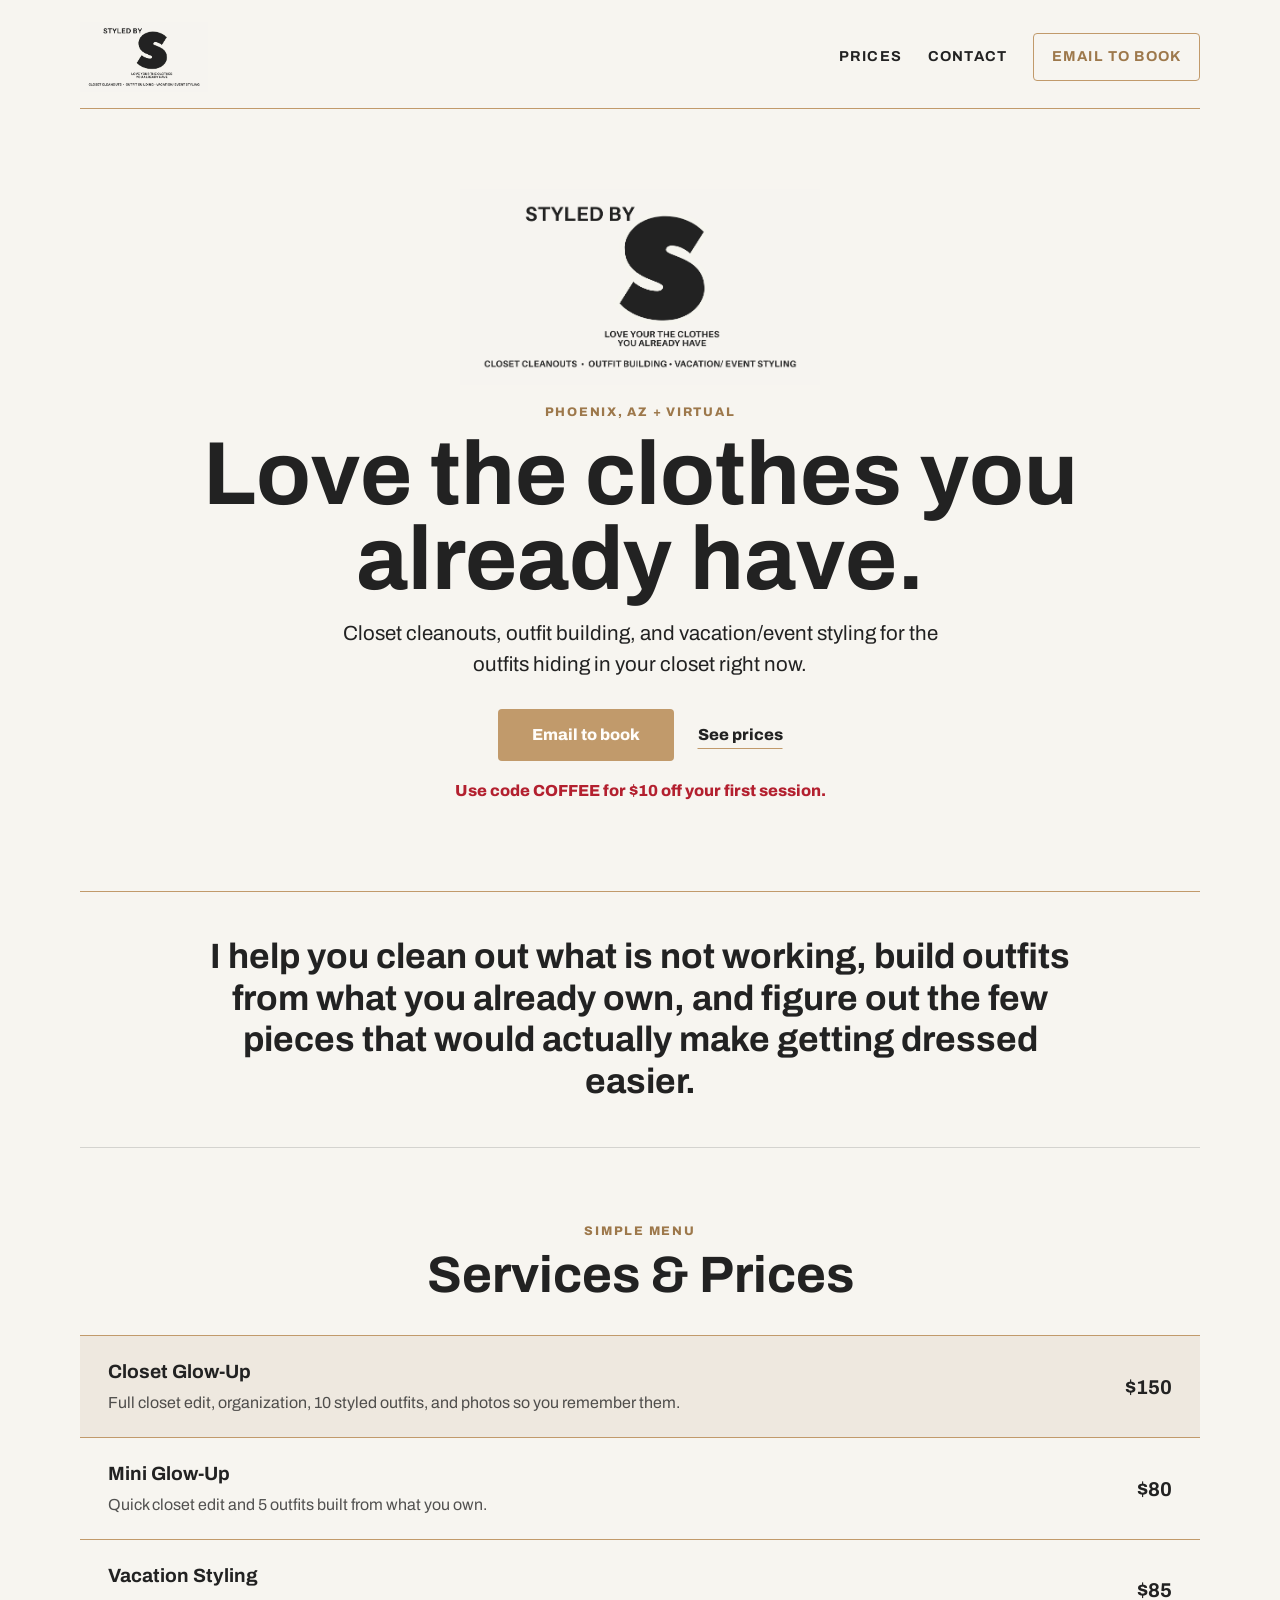
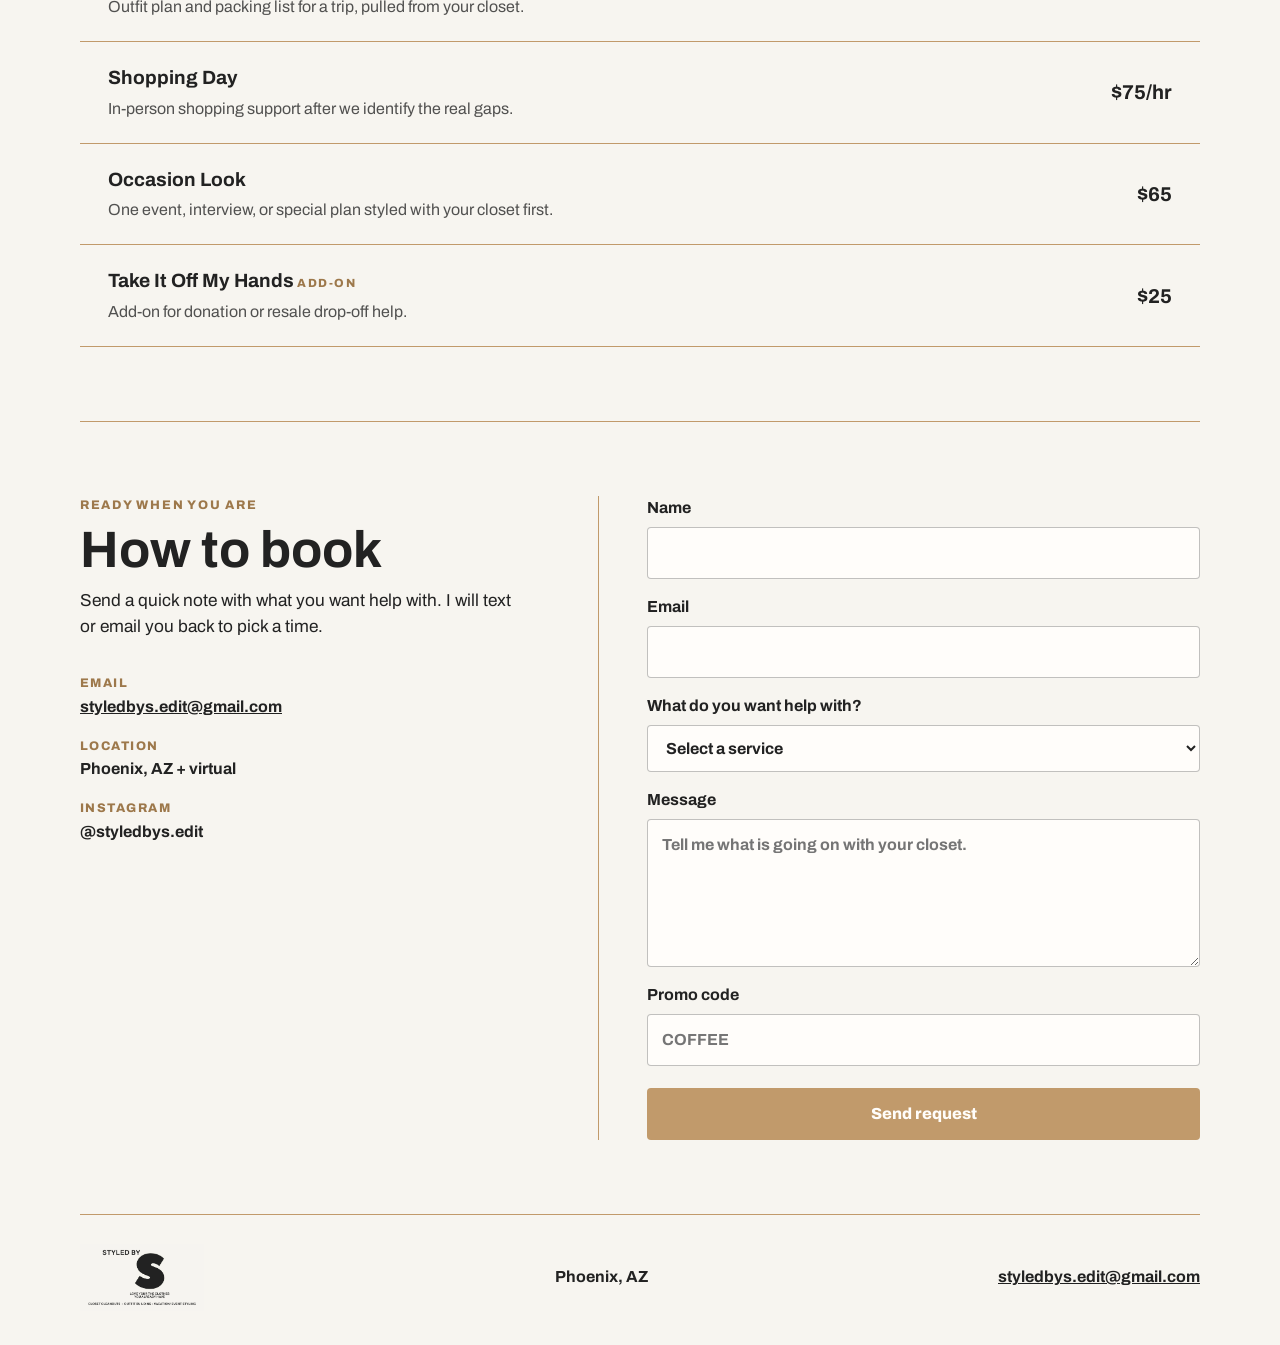
==== index.html @ 6f9562b6 "Create Styled by S landing page" ====
<!doctype html>
<html lang="en">
  <head>
    <meta charset="utf-8">
    <meta name="viewport" content="width=device-width, initial-scale=1">
    <meta name="description" content="Styled by S offers closet cleanouts, outfit building, and vacation or event styling in Phoenix and virtually.">
    <title>Styled by S | Personal Styling</title>
    <link rel="preconnect" href="https://fonts.googleapis.com">
    <link rel="preconnect" href="https://fonts.gstatic.com" crossorigin>
    <link href="https://fonts.googleapis.com/css2?family=Archivo:wght@400;600;700;800&display=swap" rel="stylesheet">
    <link rel="stylesheet" href="styles.css">
  </head>
  <body>
    <header class="site-header">
      <a class="brand" href="#top" aria-label="Styled by S home">
        <img src="assets/styled-by-s-logo-cropped.png" alt="Styled by S">
      </a>
      <nav aria-label="Primary navigation">
        <a href="#prices">Prices</a>
        <a href="#contact">Contact</a>
        <a class="nav-button" href="mailto:styledbys.edit@gmail.com?subject=Styled%20by%20S%20booking%20request">Email to book</a>
      </nav>
    </header>

    <main id="top">
      <section class="hero" aria-labelledby="hero-title">
        <img class="hero-logo" src="assets/styled-by-s-logo-cropped.png" alt="Styled by S logo">
        <p class="eyebrow">Phoenix, AZ + virtual</p>
        <h1 id="hero-title">Love the clothes you already have.</h1>
        <p class="hero-copy">
          Closet cleanouts, outfit building, and vacation/event styling for the outfits
          hiding in your closet right now.
        </p>
        <div class="hero-actions">
          <a class="button" href="mailto:styledbys.edit@gmail.com?subject=Styled%20by%20S%20booking%20request">Email to book</a>
          <a class="text-link" href="#prices">See prices</a>
        </div>
        <p class="promo">Use code COFFEE for $10 off your first session.</p>
      </section>

      <section class="intro" aria-label="What Styled by S does">
        <p>
          I help you clean out what is not working, build outfits from what you already own,
          and figure out the few pieces that would actually make getting dressed easier.
        </p>
      </section>

      <section class="prices" id="prices" aria-labelledby="prices-title">
        <div class="section-heading">
          <p class="eyebrow">Simple menu</p>
          <h2 id="prices-title">Services & Prices</h2>
        </div>

        <div class="price-list">
          <article class="price-row featured">
            <div>
              <h3>Closet Glow-Up</h3>
              <p>Full closet edit, organization, 10 styled outfits, and photos so you remember them.</p>
            </div>
            <strong>$150</strong>
          </article>

          <article class="price-row">
            <div>
              <h3>Mini Glow-Up</h3>
              <p>Quick closet edit and 5 outfits built from what you own.</p>
            </div>
            <strong>$80</strong>
          </article>

          <article class="price-row">
            <div>
              <h3>Vacation Styling</h3>
              <p>Outfit plan and packing list for a trip, pulled from your closet.</p>
            </div>
            <strong>$85</strong>
          </article>

          <article class="price-row">
            <div>
              <h3>Shopping Day</h3>
              <p>In-person shopping support after we identify the real gaps.</p>
            </div>
            <strong>$75/hr</strong>
          </article>

          <article class="price-row">
            <div>
              <h3>Occasion Look</h3>
              <p>One event, interview, or special plan styled with your closet first.</p>
            </div>
            <strong>$65</strong>
          </article>

          <article class="price-row add-on">
            <div>
              <h3>Take It Off My Hands</h3>
              <p>Add-on for donation or resale drop-off help.</p>
            </div>
            <strong>$25</strong>
          </article>
        </div>
      </section>

      <section class="contact" id="contact" aria-labelledby="contact-title">
        <div class="contact-copy">
          <p class="eyebrow">Ready when you are</p>
          <h2 id="contact-title">How to book</h2>
          <p>
            Send a quick note with what you want help with. I will text or email you back
            to pick a time.
          </p>

          <dl class="contact-details">
            <div>
              <dt>Email</dt>
              <dd><a href="mailto:styledbys.edit@gmail.com">styledbys.edit@gmail.com</a></dd>
            </div>
            <div>
              <dt>Location</dt>
              <dd>Phoenix, AZ + virtual</dd>
            </div>
            <div>
              <dt>Instagram</dt>
              <dd><span>@styledbys.edit</span></dd>
            </div>
          </dl>
        </div>

        <form class="contact-form" action="https://formsubmit.co/styledbys.edit@gmail.com" method="POST">
          <input type="hidden" name="_subject" value="New Styled by S booking request">
          <input type="hidden" name="_captcha" value="false">
          <input type="hidden" name="source" id="source-field" value="website">

          <label>
            Name
            <input name="name" type="text" autocomplete="name" required>
          </label>

          <label>
            Email
            <input name="email" type="email" autocomplete="email" required>
          </label>

          <label>
            What do you want help with?
            <select name="service" required>
              <option value="">Select a service</option>
              <option>Closet Glow-Up</option>
              <option>Mini Glow-Up</option>
              <option>Vacation Styling</option>
              <option>Shopping Day</option>
              <option>Occasion Look</option>
              <option>Not sure yet</option>
            </select>
          </label>

          <label>
            Message
            <textarea name="message" rows="5" placeholder="Tell me what is going on with your closet."></textarea>
          </label>

          <label>
            Promo code
            <input name="promo_code" type="text" placeholder="COFFEE">
          </label>

          <button class="button" type="submit">Send request</button>
        </form>
      </section>
    </main>

    <footer class="site-footer">
      <img src="assets/styled-by-s-logo-cropped.png" alt="Styled by S">
      <p>Phoenix, AZ</p>
      <a href="mailto:styledbys.edit@gmail.com">styledbys.edit@gmail.com</a>
    </footer>

    <script src="script.js"></script>
  </body>
</html>
---- styles.css ----
:root {
  --ink: #222222;
  --paper: #f7f5f0;
  --paper-deep: #eee8df;
  --camel: #c19a6b;
  --camel-dark: #9d784b;
  --red: #b3202f;
  --line: rgba(34, 34, 34, 0.16);
  --white: #fffdfa;
}

* {
  box-sizing: border-box;
}

html {
  scroll-behavior: smooth;
}

body {
  margin: 0;
  background: var(--paper);
  color: var(--ink);
  font-family: "Archivo", Arial, sans-serif;
  line-height: 1.5;
}

a {
  color: inherit;
}

.site-header,
.site-footer,
main {
  width: min(1120px, calc(100% - 40px));
  margin: 0 auto;
}

.site-header {
  display: flex;
  align-items: center;
  justify-content: space-between;
  gap: 24px;
  padding: 22px 0 16px;
  border-bottom: 1px solid var(--camel);
}

.brand img {
  display: block;
  width: 128px;
  height: 70px;
  object-fit: contain;
  object-position: left center;
}

nav {
  display: flex;
  align-items: center;
  gap: 26px;
  font-size: 0.9rem;
  font-weight: 700;
  text-transform: uppercase;
  letter-spacing: 0.08em;
}

nav a {
  text-decoration: none;
}

.nav-button {
  border: 1px solid var(--camel);
  border-radius: 4px;
  padding: 12px 18px;
  color: var(--camel-dark);
}

.hero {
  min-height: 620px;
  display: grid;
  place-items: center;
  text-align: center;
  padding: 80px 0 72px;
  border-bottom: 1px solid var(--camel);
}

.hero > * {
  margin-left: auto;
  margin-right: auto;
}

.hero-logo {
  width: min(360px, 78vw);
  height: 196px;
  object-fit: contain;
  margin-bottom: 18px;
}

.eyebrow {
  margin: 0 0 10px;
  color: var(--camel-dark);
  font-size: 0.78rem;
  font-weight: 800;
  letter-spacing: 0.14em;
  text-transform: uppercase;
}

h1,
h2,
h3,
p {
  margin-top: 0;
}

h1 {
  max-width: 880px;
  margin-bottom: 16px;
  font-size: clamp(2.8rem, 7vw, 5.6rem);
  line-height: 0.95;
  letter-spacing: 0;
}

.hero-copy {
  max-width: 640px;
  margin-bottom: 30px;
  font-size: clamp(1.05rem, 2vw, 1.28rem);
}

.hero-actions {
  display: flex;
  align-items: center;
  justify-content: center;
  flex-wrap: wrap;
  gap: 24px;
  margin-bottom: 18px;
}

.button {
  display: inline-flex;
  align-items: center;
  justify-content: center;
  min-height: 52px;
  border: 0;
  border-radius: 4px;
  padding: 14px 34px;
  background: var(--camel);
  color: var(--white);
  font: inherit;
  font-weight: 800;
  text-decoration: none;
  cursor: pointer;
}

.button:hover,
.button:focus-visible {
  background: var(--red);
}

.text-link {
  font-weight: 800;
  text-decoration-color: var(--camel);
  text-underline-offset: 8px;
}

.promo {
  color: var(--red);
  font-weight: 800;
}

.intro {
  padding: 44px 0;
  border-bottom: 1px solid var(--line);
}

.intro p {
  max-width: 880px;
  margin: 0 auto;
  text-align: center;
  font-size: clamp(1.25rem, 3vw, 2.2rem);
  font-weight: 700;
  line-height: 1.18;
}

.prices,
.contact {
  padding: 74px 0;
  border-bottom: 1px solid var(--camel);
}

.section-heading {
  text-align: center;
  margin-bottom: 34px;
}

h2 {
  margin-bottom: 12px;
  font-size: clamp(2rem, 4vw, 3.4rem);
  line-height: 1;
}

.price-list {
  border-top: 1px solid var(--camel);
}

.price-row {
  display: grid;
  grid-template-columns: minmax(0, 1fr) auto;
  gap: 24px;
  align-items: center;
  padding: 22px 28px;
  border-bottom: 1px solid var(--camel);
}

.price-row.featured {
  background: var(--paper-deep);
}

.price-row h3 {
  margin-bottom: 4px;
  font-size: 1.2rem;
}

.price-row p {
  max-width: 700px;
  margin: 0;
  color: rgba(34, 34, 34, 0.78);
}

.price-row strong {
  font-size: 1.25rem;
  white-space: nowrap;
}

.add-on h3::after {
  content: " add-on";
  color: var(--camel-dark);
  font-size: 0.74rem;
  font-weight: 800;
  letter-spacing: 0.12em;
  text-transform: uppercase;
}

.contact {
  display: grid;
  grid-template-columns: 0.86fr 1.14fr;
  gap: 64px;
  align-items: start;
}

.contact-copy > p:not(.eyebrow) {
  max-width: 450px;
  font-size: 1.08rem;
}

.contact-details {
  display: grid;
  gap: 18px;
  margin: 34px 0 0;
}

.contact-details div {
  display: grid;
  gap: 2px;
}

dt {
  color: var(--camel-dark);
  font-size: 0.78rem;
  font-weight: 800;
  letter-spacing: 0.12em;
  text-transform: uppercase;
}

dd {
  margin: 0;
  font-weight: 700;
}

.contact-form {
  display: grid;
  gap: 16px;
  padding-left: 48px;
  border-left: 1px solid var(--camel);
}

label {
  display: grid;
  gap: 7px;
  font-weight: 700;
}

input,
select,
textarea {
  width: 100%;
  border: 1px solid rgba(34, 34, 34, 0.28);
  border-radius: 4px;
  padding: 13px 14px;
  background: var(--white);
  color: var(--ink);
  font: inherit;
}

textarea {
  resize: vertical;
}

.contact-form .button {
  width: 100%;
  margin-top: 6px;
}

.site-footer {
  display: flex;
  align-items: center;
  justify-content: space-between;
  gap: 20px;
  padding: 28px 0 34px;
  font-weight: 700;
}

.site-footer img {
  width: 124px;
  height: 68px;
  object-fit: contain;
  object-position: left center;
}

.site-footer p {
  margin: 0;
}

@media (max-width: 760px) {
  .site-header,
  .site-footer,
  main {
    width: min(100% - 28px, 1120px);
  }

  .site-header {
    align-items: flex-start;
  }

  nav {
    justify-content: flex-end;
    gap: 14px;
    font-size: 0.78rem;
  }

  nav a:not(.nav-button) {
    display: none;
  }

  .brand img {
    width: 108px;
    height: 58px;
  }

  .hero {
    min-height: 560px;
    padding: 56px 0;
  }

  .hero-logo {
    width: min(280px, 82vw);
    height: 154px;
  }

  .hero-actions {
    gap: 18px;
  }

  .button {
    width: 100%;
  }

  .price-row {
    grid-template-columns: 1fr;
    gap: 10px;
    padding: 20px 16px;
  }

  .contact {
    grid-template-columns: 1fr;
    gap: 34px;
    padding: 58px 0;
  }

  .contact-form {
    padding-left: 0;
    border-left: 0;
  }

  .site-footer {
    align-items: flex-start;
    flex-direction: column;
  }
}
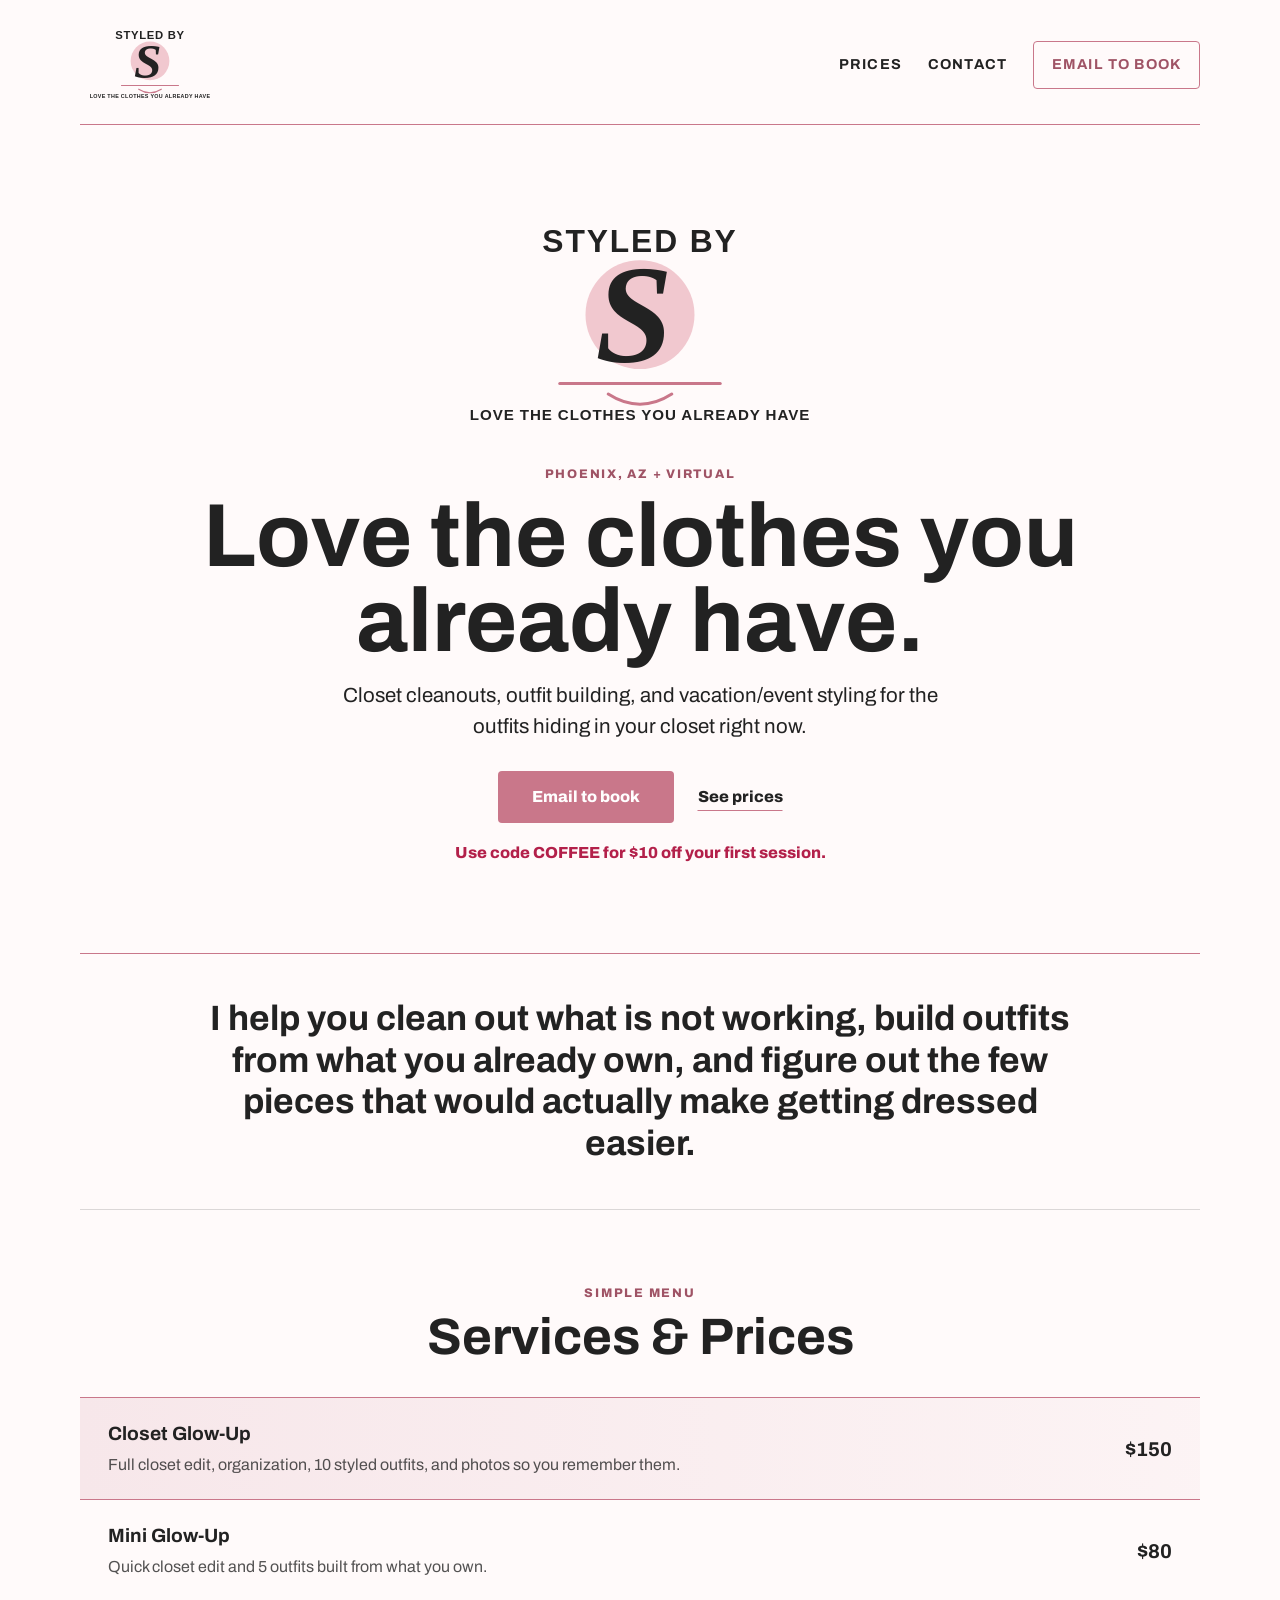
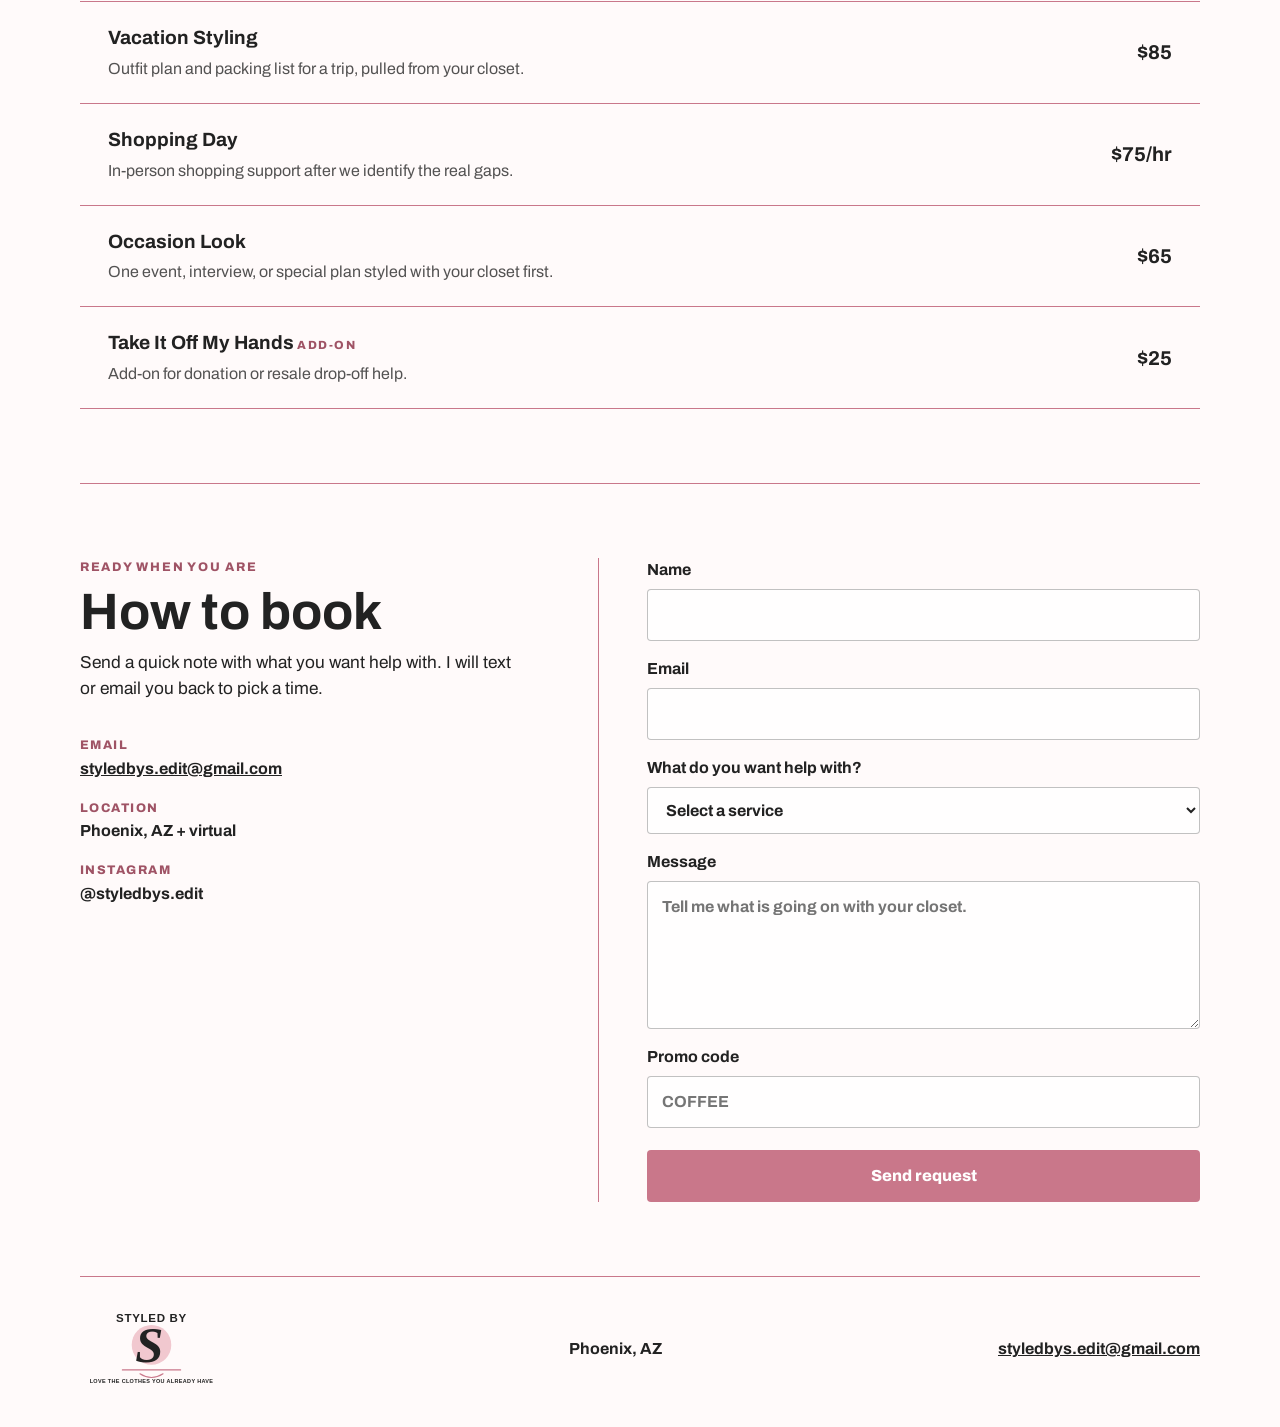
==== commit 06466320: "Refresh logo and blush palette" ====
--- a/index.html
+++ b/index.html
@@ -5,6 +5,7 @@
     <meta name="viewport" content="width=device-width, initial-scale=1">
     <meta name="description" content="Styled by S offers closet cleanouts, outfit building, and vacation or event styling in Phoenix and virtually.">
     <title>Styled by S | Personal Styling</title>
+    <link rel="icon" href="assets/styled-by-s-mark.svg" type="image/svg+xml">
     <link rel="preconnect" href="https://fonts.googleapis.com">
     <link rel="preconnect" href="https://fonts.gstatic.com" crossorigin>
     <link href="https://fonts.googleapis.com/css2?family=Archivo:wght@400;600;700;800&display=swap" rel="stylesheet">
@@ -13,7 +14,7 @@
   <body>
     <header class="site-header">
       <a class="brand" href="#top" aria-label="Styled by S home">
-        <img src="assets/styled-by-s-logo-cropped.png" alt="Styled by S">
+        <img src="assets/styled-by-s-logo.svg" alt="Styled by S">
       </a>
       <nav aria-label="Primary navigation">
         <a href="#prices">Prices</a>
@@ -24,7 +25,7 @@
 
     <main id="top">
       <section class="hero" aria-labelledby="hero-title">
-        <img class="hero-logo" src="assets/styled-by-s-logo-cropped.png" alt="Styled by S logo">
+        <img class="hero-logo" src="assets/styled-by-s-logo.svg" alt="Styled by S logo">
         <p class="eyebrow">Phoenix, AZ + virtual</p>
         <h1 id="hero-title">Love the clothes you already have.</h1>
         <p class="hero-copy">
@@ -171,7 +172,7 @@
     </main>
 
     <footer class="site-footer">
-      <img src="assets/styled-by-s-logo-cropped.png" alt="Styled by S">
+      <img src="assets/styled-by-s-logo.svg" alt="Styled by S">
       <p>Phoenix, AZ</p>
       <a href="mailto:styledbys.edit@gmail.com">styledbys.edit@gmail.com</a>
     </footer>
--- a/styles.css
+++ b/styles.css
@@ -1,12 +1,12 @@
 :root {
   --ink: #222222;
-  --paper: #f7f5f0;
-  --paper-deep: #eee8df;
-  --camel: #c19a6b;
-  --camel-dark: #9d784b;
-  --red: #b3202f;
+  --paper: #fffafa;
+  --paper-deep: #f7e7ea;
+  --camel: #c9778a;
+  --camel-dark: #9f5365;
+  --red: #b3204a;
   --line: rgba(34, 34, 34, 0.16);
-  --white: #fffdfa;
+  --white: #fffefe;
 }
 
 * {
@@ -47,8 +47,8 @@
 
 .brand img {
   display: block;
-  width: 128px;
-  height: 70px;
+  width: 150px;
+  height: 86px;
   object-fit: contain;
   object-position: left center;
 }
@@ -89,8 +89,8 @@
 }
 
 .hero-logo {
-  width: min(360px, 78vw);
-  height: 196px;
+  width: min(420px, 82vw);
+  height: 242px;
   object-fit: contain;
   margin-bottom: 18px;
 }
@@ -211,7 +211,7 @@
 }
 
 .price-row.featured {
-  background: var(--paper-deep);
+  background: linear-gradient(90deg, var(--paper-deep), rgba(247, 231, 234, 0.35));
 }
 
 .price-row h3 {
@@ -319,8 +319,8 @@
 }
 
 .site-footer img {
-  width: 124px;
-  height: 68px;
+  width: 152px;
+  height: 88px;
   object-fit: contain;
   object-position: left center;
 }
@@ -351,8 +351,8 @@
   }
 
   .brand img {
-    width: 108px;
-    height: 58px;
+    width: 126px;
+    height: 72px;
   }
 
   .hero {
@@ -361,8 +361,8 @@
   }
 
   .hero-logo {
-    width: min(280px, 82vw);
-    height: 154px;
+    width: min(315px, 84vw);
+    height: 182px;
   }
 
   .hero-actions {
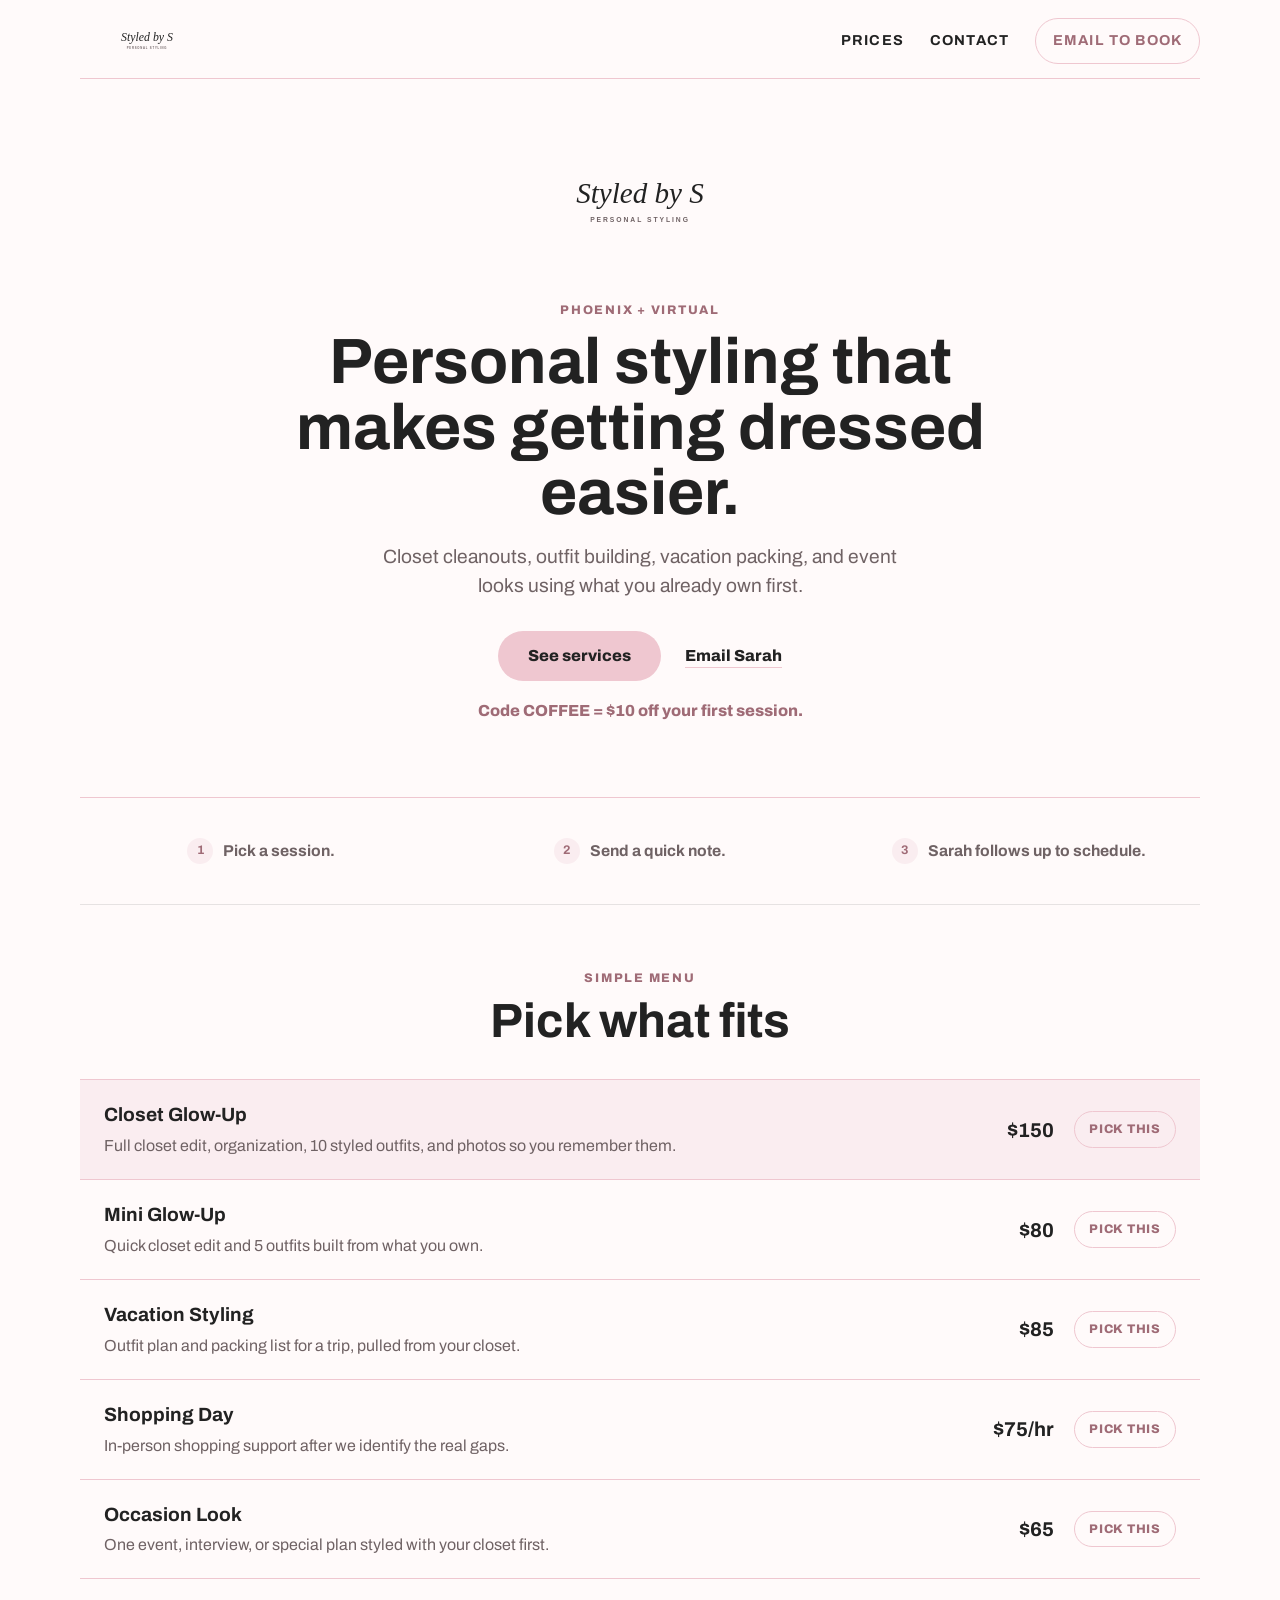
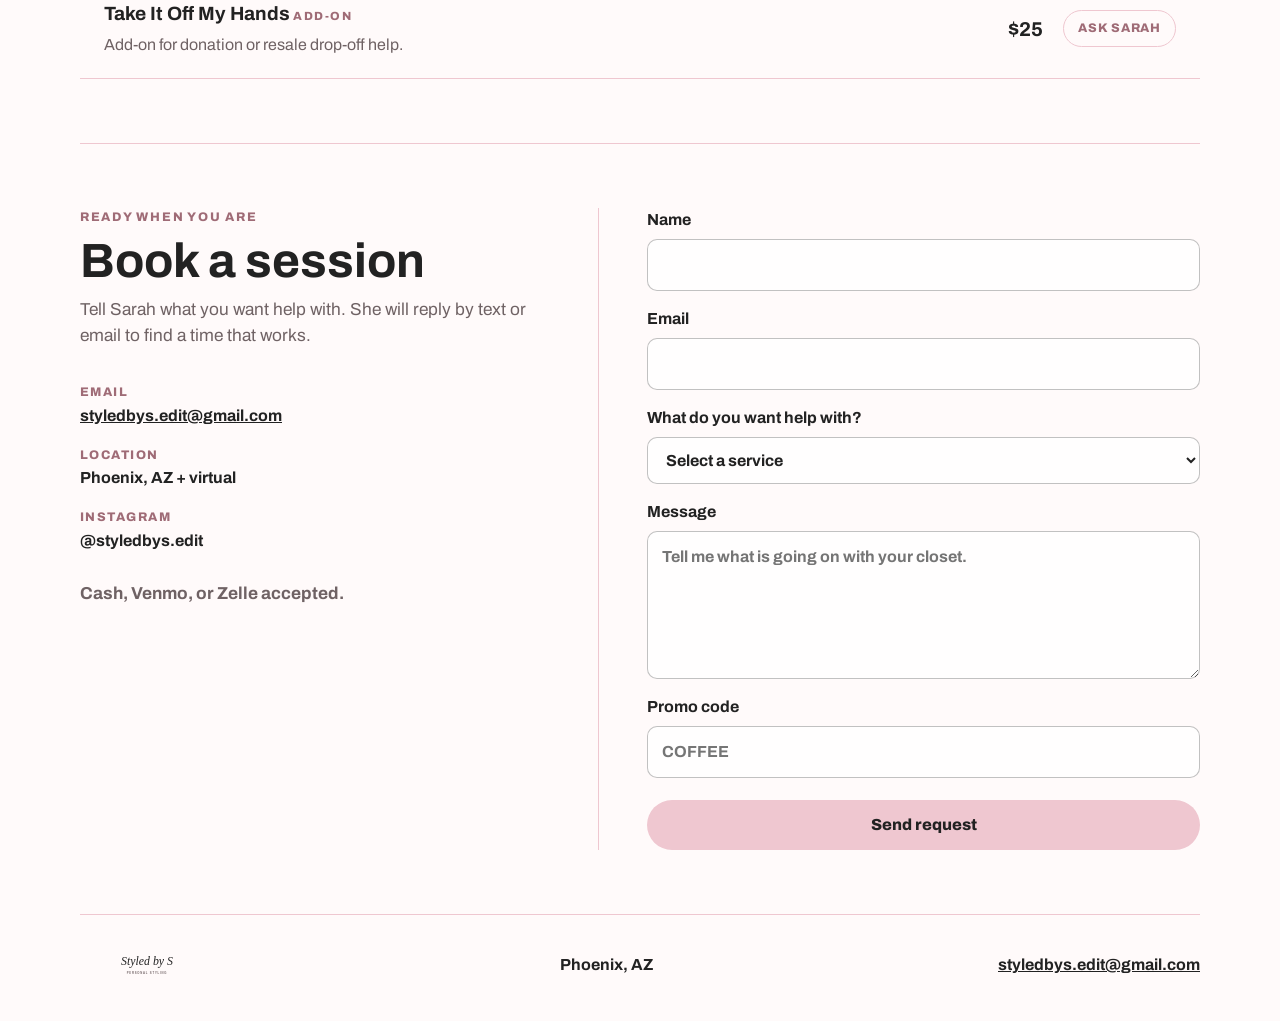
==== commit 5e15d1b5: "Simplify booking landing page" ====
--- a/index.html
+++ b/index.html
@@ -26,30 +26,38 @@
     <main id="top">
       <section class="hero" aria-labelledby="hero-title">
         <img class="hero-logo" src="assets/styled-by-s-logo.svg" alt="Styled by S logo">
-        <p class="eyebrow">Phoenix, AZ + virtual</p>
-        <h1 id="hero-title">Love the clothes you already have.</h1>
+        <p class="eyebrow">Phoenix + virtual</p>
+        <h1 id="hero-title">Personal styling that makes getting dressed easier.</h1>
         <p class="hero-copy">
-          Closet cleanouts, outfit building, and vacation/event styling for the outfits
-          hiding in your closet right now.
+          Closet cleanouts, outfit building, vacation packing, and event looks using
+          what you already own first.
         </p>
         <div class="hero-actions">
-          <a class="button" href="mailto:styledbys.edit@gmail.com?subject=Styled%20by%20S%20booking%20request">Email to book</a>
-          <a class="text-link" href="#prices">See prices</a>
+          <a class="button" href="#prices">See services</a>
+          <a class="text-link" href="mailto:styledbys.edit@gmail.com?subject=Styled%20by%20S%20booking%20request">Email Sarah</a>
         </div>
-        <p class="promo">Use code COFFEE for $10 off your first session.</p>
+        <p class="promo">Code COFFEE = $10 off your first session.</p>
       </section>
 
-      <section class="intro" aria-label="What Styled by S does">
-        <p>
-          I help you clean out what is not working, build outfits from what you already own,
-          and figure out the few pieces that would actually make getting dressed easier.
-        </p>
+      <section class="intro" aria-label="Quick overview">
+        <div>
+          <span>1</span>
+          <p>Pick a session.</p>
+        </div>
+        <div>
+          <span>2</span>
+          <p>Send a quick note.</p>
+        </div>
+        <div>
+          <span>3</span>
+          <p>Sarah follows up to schedule.</p>
+        </div>
       </section>
 
       <section class="prices" id="prices" aria-labelledby="prices-title">
         <div class="section-heading">
           <p class="eyebrow">Simple menu</p>
-          <h2 id="prices-title">Services & Prices</h2>
+          <h2 id="prices-title">Pick what fits</h2>
         </div>
 
         <div class="price-list">
@@ -59,6 +67,7 @@
               <p>Full closet edit, organization, 10 styled outfits, and photos so you remember them.</p>
             </div>
             <strong>$150</strong>
+            <a class="pick-link" href="#contact" data-service="Closet Glow-Up">Pick this</a>
           </article>
 
           <article class="price-row">
@@ -67,6 +76,7 @@
               <p>Quick closet edit and 5 outfits built from what you own.</p>
             </div>
             <strong>$80</strong>
+            <a class="pick-link" href="#contact" data-service="Mini Glow-Up">Pick this</a>
           </article>
 
           <article class="price-row">
@@ -75,6 +85,7 @@
               <p>Outfit plan and packing list for a trip, pulled from your closet.</p>
             </div>
             <strong>$85</strong>
+            <a class="pick-link" href="#contact" data-service="Vacation Styling">Pick this</a>
           </article>
 
           <article class="price-row">
@@ -83,6 +94,7 @@
               <p>In-person shopping support after we identify the real gaps.</p>
             </div>
             <strong>$75/hr</strong>
+            <a class="pick-link" href="#contact" data-service="Shopping Day">Pick this</a>
           </article>
 
           <article class="price-row">
@@ -91,6 +103,7 @@
               <p>One event, interview, or special plan styled with your closet first.</p>
             </div>
             <strong>$65</strong>
+            <a class="pick-link" href="#contact" data-service="Occasion Look">Pick this</a>
           </article>
 
           <article class="price-row add-on">
@@ -99,6 +112,7 @@
               <p>Add-on for donation or resale drop-off help.</p>
             </div>
             <strong>$25</strong>
+            <a class="pick-link" href="#contact" data-service="Not sure yet">Ask Sarah</a>
           </article>
         </div>
       </section>
@@ -106,10 +120,10 @@
       <section class="contact" id="contact" aria-labelledby="contact-title">
         <div class="contact-copy">
           <p class="eyebrow">Ready when you are</p>
-          <h2 id="contact-title">How to book</h2>
+          <h2 id="contact-title">Book a session</h2>
           <p>
-            Send a quick note with what you want help with. I will text or email you back
-            to pick a time.
+            Tell Sarah what you want help with. She will reply by text or email to find
+            a time that works.
           </p>
 
           <dl class="contact-details">
@@ -126,6 +140,7 @@
               <dd><span>@styledbys.edit</span></dd>
             </div>
           </dl>
+          <p class="tiny-note">Cash, Venmo, or Zelle accepted.</p>
         </div>
 
         <form class="contact-form" action="https://formsubmit.co/styledbys.edit@gmail.com" method="POST">
--- a/styles.css
+++ b/styles.css
@@ -1,12 +1,13 @@
 :root {
   --ink: #222222;
   --paper: #fffafa;
-  --paper-deep: #f7e7ea;
-  --camel: #c9778a;
-  --camel-dark: #9f5365;
-  --red: #b3204a;
-  --line: rgba(34, 34, 34, 0.16);
+  --paper-deep: #faedf0;
+  --camel: #efc7d0;
+  --camel-dark: #9f6b76;
+  --red: #b56d7c;
+  --line: rgba(34, 34, 34, 0.11);
   --white: #fffefe;
+  --muted: #6f6264;
 }
 
 * {
@@ -41,14 +42,14 @@
   align-items: center;
   justify-content: space-between;
   gap: 24px;
-  padding: 22px 0 16px;
+  padding: 18px 0 14px;
   border-bottom: 1px solid var(--camel);
 }
 
 .brand img {
   display: block;
-  width: 150px;
-  height: 86px;
+  width: 134px;
+  height: 44px;
   object-fit: contain;
   object-position: left center;
 }
@@ -69,17 +70,17 @@
 
 .nav-button {
   border: 1px solid var(--camel);
-  border-radius: 4px;
-  padding: 12px 18px;
+  border-radius: 999px;
+  padding: 11px 17px;
   color: var(--camel-dark);
 }
 
 .hero {
-  min-height: 620px;
+  min-height: 520px;
   display: grid;
   place-items: center;
   text-align: center;
-  padding: 80px 0 72px;
+  padding: 70px 0 58px;
   border-bottom: 1px solid var(--camel);
 }
 
@@ -89,10 +90,10 @@
 }
 
 .hero-logo {
-  width: min(420px, 82vw);
-  height: 242px;
+  width: min(330px, 78vw);
+  height: 108px;
   object-fit: contain;
-  margin-bottom: 18px;
+  margin-bottom: 44px;
 }
 
 .eyebrow {
@@ -112,17 +113,18 @@
 }
 
 h1 {
-  max-width: 880px;
-  margin-bottom: 16px;
-  font-size: clamp(2.8rem, 7vw, 5.6rem);
-  line-height: 0.95;
+  max-width: 720px;
+  margin-bottom: 18px;
+  font-size: clamp(2.05rem, 5vw, 4rem);
+  line-height: 1.02;
   letter-spacing: 0;
 }
 
 .hero-copy {
-  max-width: 640px;
+  max-width: 560px;
   margin-bottom: 30px;
-  font-size: clamp(1.05rem, 2vw, 1.28rem);
+  color: var(--muted);
+  font-size: clamp(1rem, 2vw, 1.2rem);
 }
 
 .hero-actions {
@@ -138,12 +140,12 @@
   display: inline-flex;
   align-items: center;
   justify-content: center;
-  min-height: 52px;
+  min-height: 50px;
   border: 0;
-  border-radius: 4px;
-  padding: 14px 34px;
+  border-radius: 999px;
+  padding: 13px 30px;
   background: var(--camel);
-  color: var(--white);
+  color: var(--ink);
   font: inherit;
   font-weight: 800;
   text-decoration: none;
@@ -152,37 +154,58 @@
 
 .button:hover,
 .button:focus-visible {
-  background: var(--red);
+  background: #eab8c4;
 }
 
 .text-link {
   font-weight: 800;
   text-decoration-color: var(--camel);
-  text-underline-offset: 8px;
+  text-underline-offset: 6px;
 }
 
 .promo {
-  color: var(--red);
+  color: var(--camel-dark);
   font-weight: 800;
 }
 
 .intro {
-  padding: 44px 0;
+  display: grid;
+  grid-template-columns: repeat(3, minmax(0, 1fr));
+  gap: 16px;
+  padding: 26px 0;
   border-bottom: 1px solid var(--line);
 }
 
+.intro div {
+  display: flex;
+  align-items: center;
+  justify-content: center;
+  gap: 10px;
+  min-height: 54px;
+}
+
+.intro span {
+  display: inline-grid;
+  width: 26px;
+  height: 26px;
+  place-items: center;
+  border-radius: 50%;
+  background: var(--paper-deep);
+  color: var(--camel-dark);
+  font-size: 0.78rem;
+  font-weight: 700;
+}
+
 .intro p {
-  max-width: 880px;
-  margin: 0 auto;
-  text-align: center;
-  font-size: clamp(1.25rem, 3vw, 2.2rem);
-  font-weight: 700;
-  line-height: 1.18;
+  margin: 0;
+  color: var(--muted);
+  font-size: 0.98rem;
+  font-weight: 700;
 }
 
 .prices,
 .contact {
-  padding: 74px 0;
+  padding: 64px 0;
   border-bottom: 1px solid var(--camel);
 }
 
@@ -193,7 +216,7 @@
 
 h2 {
   margin-bottom: 12px;
-  font-size: clamp(2rem, 4vw, 3.4rem);
+  font-size: clamp(2rem, 4vw, 3rem);
   line-height: 1;
 }
 
@@ -203,15 +226,15 @@
 
 .price-row {
   display: grid;
-  grid-template-columns: minmax(0, 1fr) auto;
-  gap: 24px;
-  align-items: center;
-  padding: 22px 28px;
+  grid-template-columns: minmax(0, 1fr) auto auto;
+  gap: 20px;
+  align-items: center;
+  padding: 21px 24px;
   border-bottom: 1px solid var(--camel);
 }
 
 .price-row.featured {
-  background: linear-gradient(90deg, var(--paper-deep), rgba(247, 231, 234, 0.35));
+  background: var(--paper-deep);
 }
 
 .price-row h3 {
@@ -222,7 +245,7 @@
 .price-row p {
   max-width: 700px;
   margin: 0;
-  color: rgba(34, 34, 34, 0.78);
+  color: var(--muted);
 }
 
 .price-row strong {
@@ -230,6 +253,25 @@
   white-space: nowrap;
 }
 
+.pick-link {
+  justify-self: end;
+  border: 1px solid var(--camel);
+  border-radius: 999px;
+  padding: 8px 14px;
+  color: var(--camel-dark);
+  font-size: 0.78rem;
+  font-weight: 800;
+  letter-spacing: 0.06em;
+  text-decoration: none;
+  text-transform: uppercase;
+  white-space: nowrap;
+}
+
+.pick-link:hover,
+.pick-link:focus-visible {
+  background: var(--paper-deep);
+}
+
 .add-on h3::after {
   content: " add-on";
   color: var(--camel-dark);
@@ -248,6 +290,7 @@
 
 .contact-copy > p:not(.eyebrow) {
   max-width: 450px;
+  color: var(--muted);
   font-size: 1.08rem;
 }
 
@@ -272,6 +315,13 @@
 
 dd {
   margin: 0;
+  font-weight: 700;
+}
+
+.tiny-note {
+  margin-top: 28px;
+  color: var(--muted);
+  font-size: 0.95rem;
   font-weight: 700;
 }
 
@@ -293,7 +343,7 @@
 textarea {
   width: 100%;
   border: 1px solid rgba(34, 34, 34, 0.28);
-  border-radius: 4px;
+  border-radius: 10px;
   padding: 13px 14px;
   background: var(--white);
   color: var(--ink);
@@ -319,8 +369,8 @@
 }
 
 .site-footer img {
-  width: 152px;
-  height: 88px;
+  width: 134px;
+  height: 44px;
   object-fit: contain;
   object-position: left center;
 }
@@ -351,18 +401,18 @@
   }
 
   .brand img {
-    width: 126px;
-    height: 72px;
+    width: 118px;
+    height: 40px;
   }
 
   .hero {
-    min-height: 560px;
-    padding: 56px 0;
+    min-height: 500px;
+    padding: 50px 0;
   }
 
   .hero-logo {
-    width: min(315px, 84vw);
-    height: 182px;
+    width: min(280px, 78vw);
+    height: 92px;
   }
 
   .hero-actions {
@@ -371,6 +421,16 @@
 
   .button {
     width: 100%;
+  }
+
+  .intro {
+    grid-template-columns: 1fr;
+    gap: 4px;
+    padding: 20px 0;
+  }
+
+  .intro div {
+    justify-content: flex-start;
   }
 
   .price-row {
@@ -379,6 +439,11 @@
     padding: 20px 16px;
   }
 
+  .pick-link {
+    justify-self: stretch;
+    text-align: center;
+  }
+
   .contact {
     grid-template-columns: 1fr;
     gap: 34px;
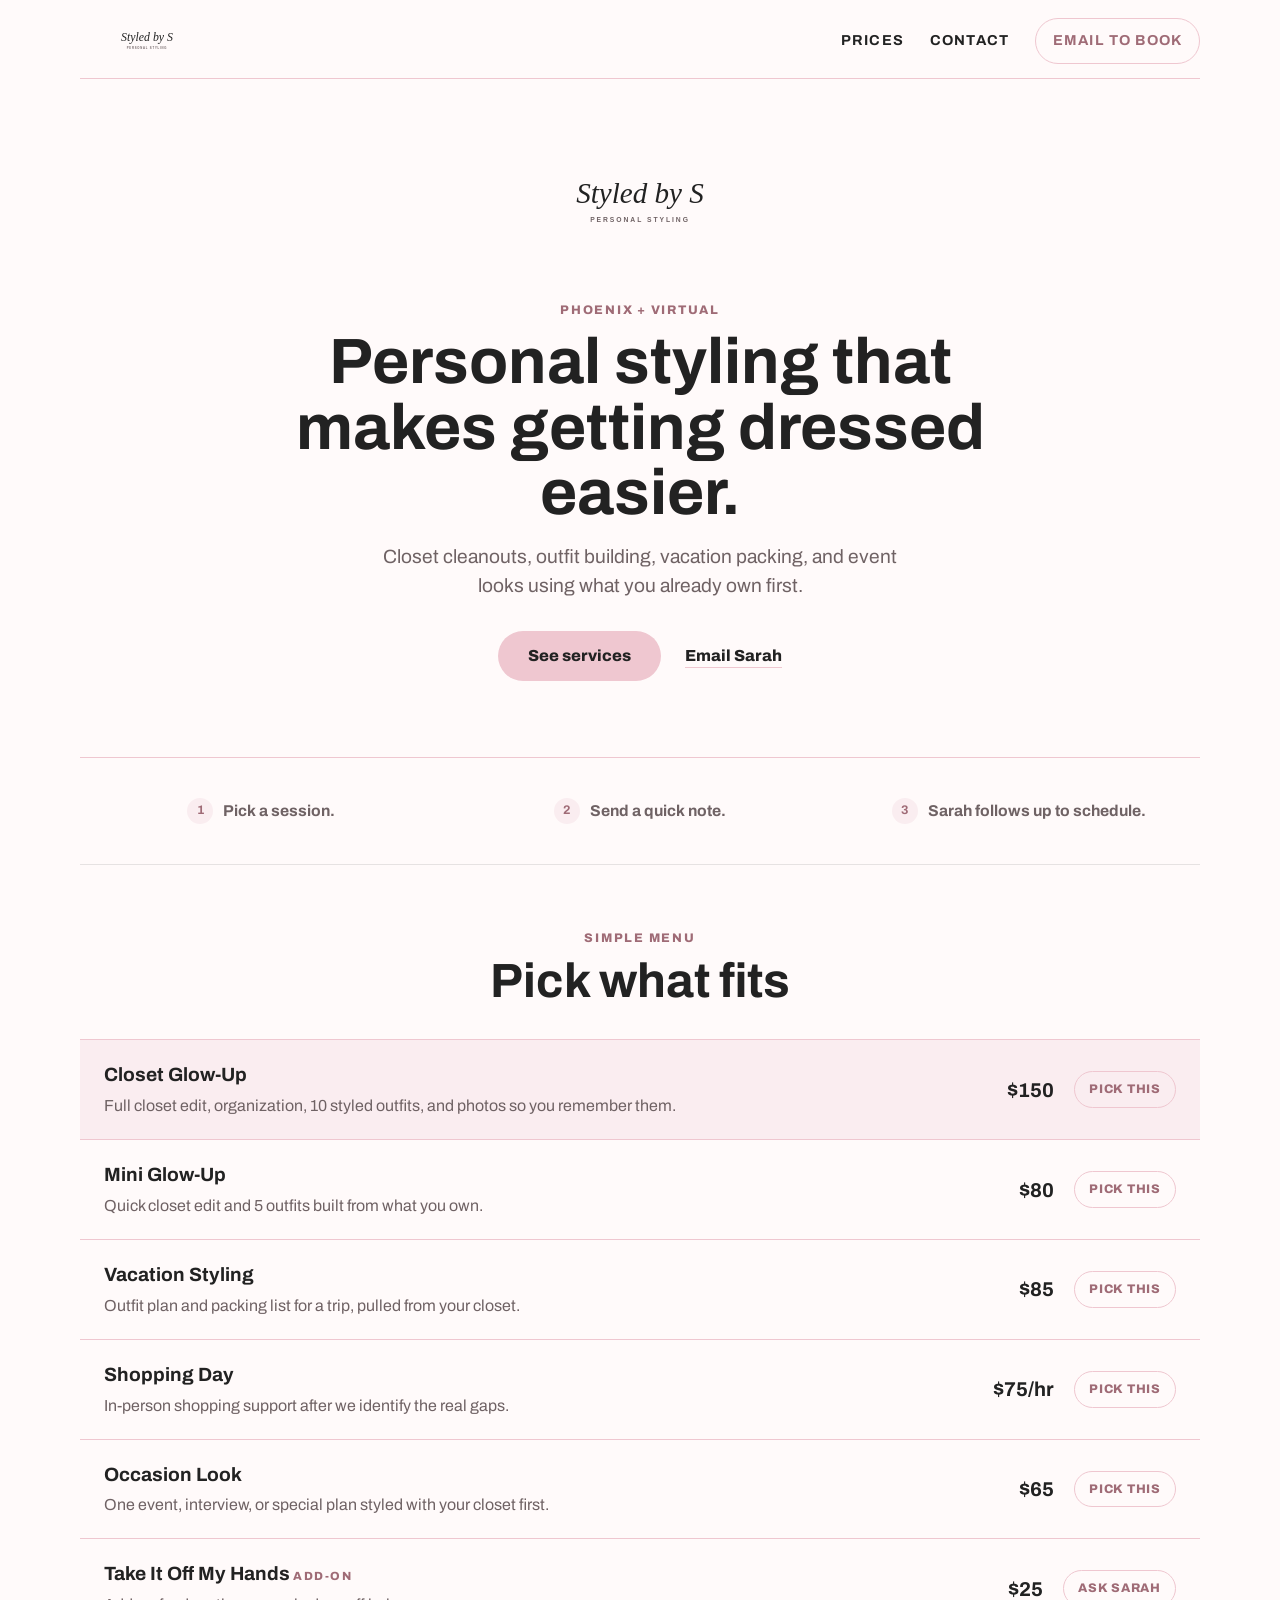
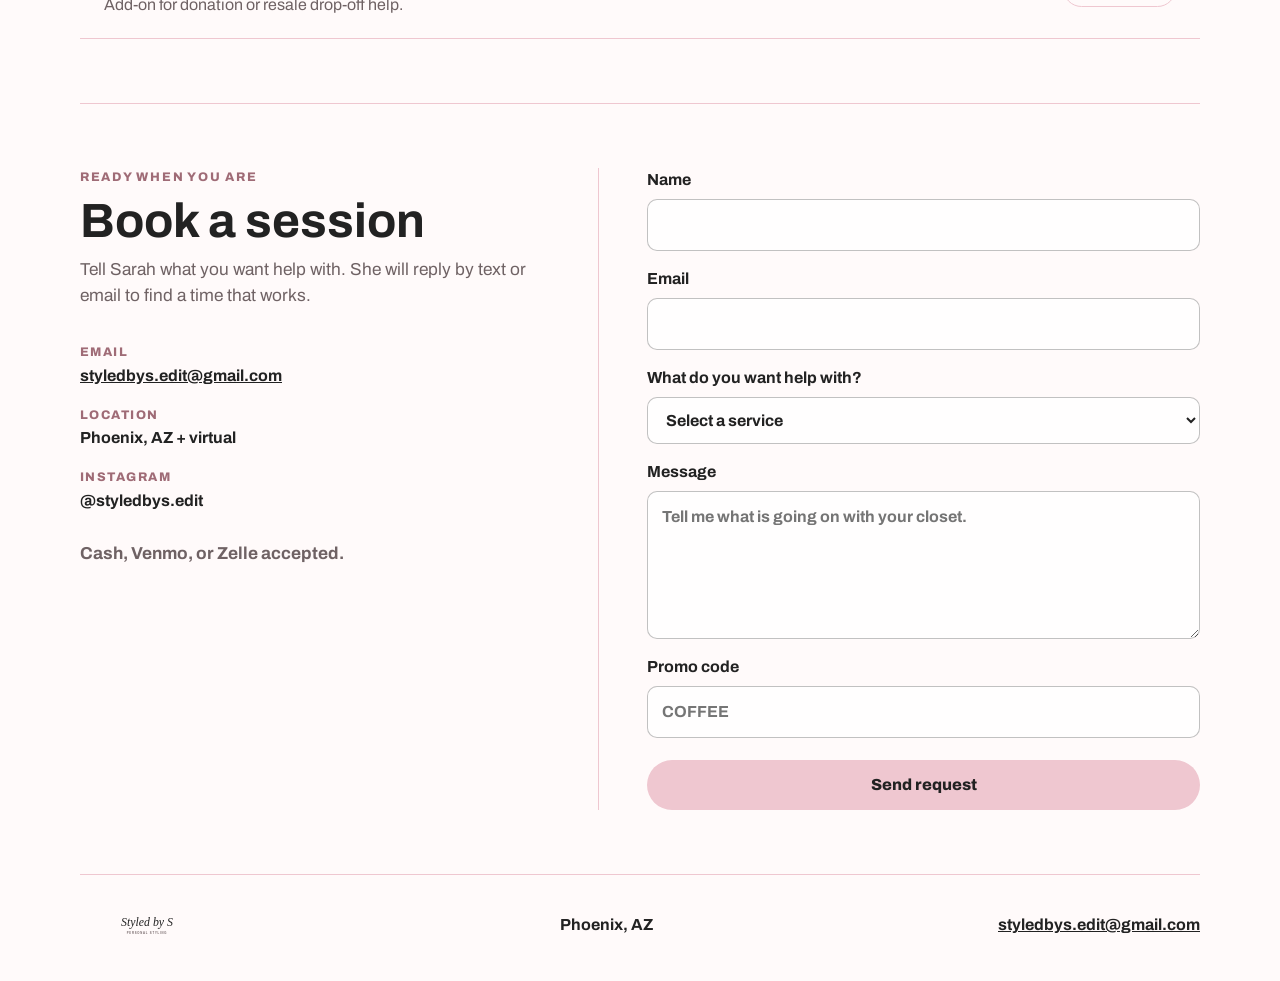
==== commit a2d457ed: "Remove promo from homepage" ====
--- a/index.html
+++ b/index.html
@@ -36,7 +36,6 @@
           <a class="button" href="#prices">See services</a>
           <a class="text-link" href="mailto:styledbys.edit@gmail.com?subject=Styled%20by%20S%20booking%20request">Email Sarah</a>
         </div>
-        <p class="promo">Code COFFEE = $10 off your first session.</p>
       </section>
 
       <section class="intro" aria-label="Quick overview">
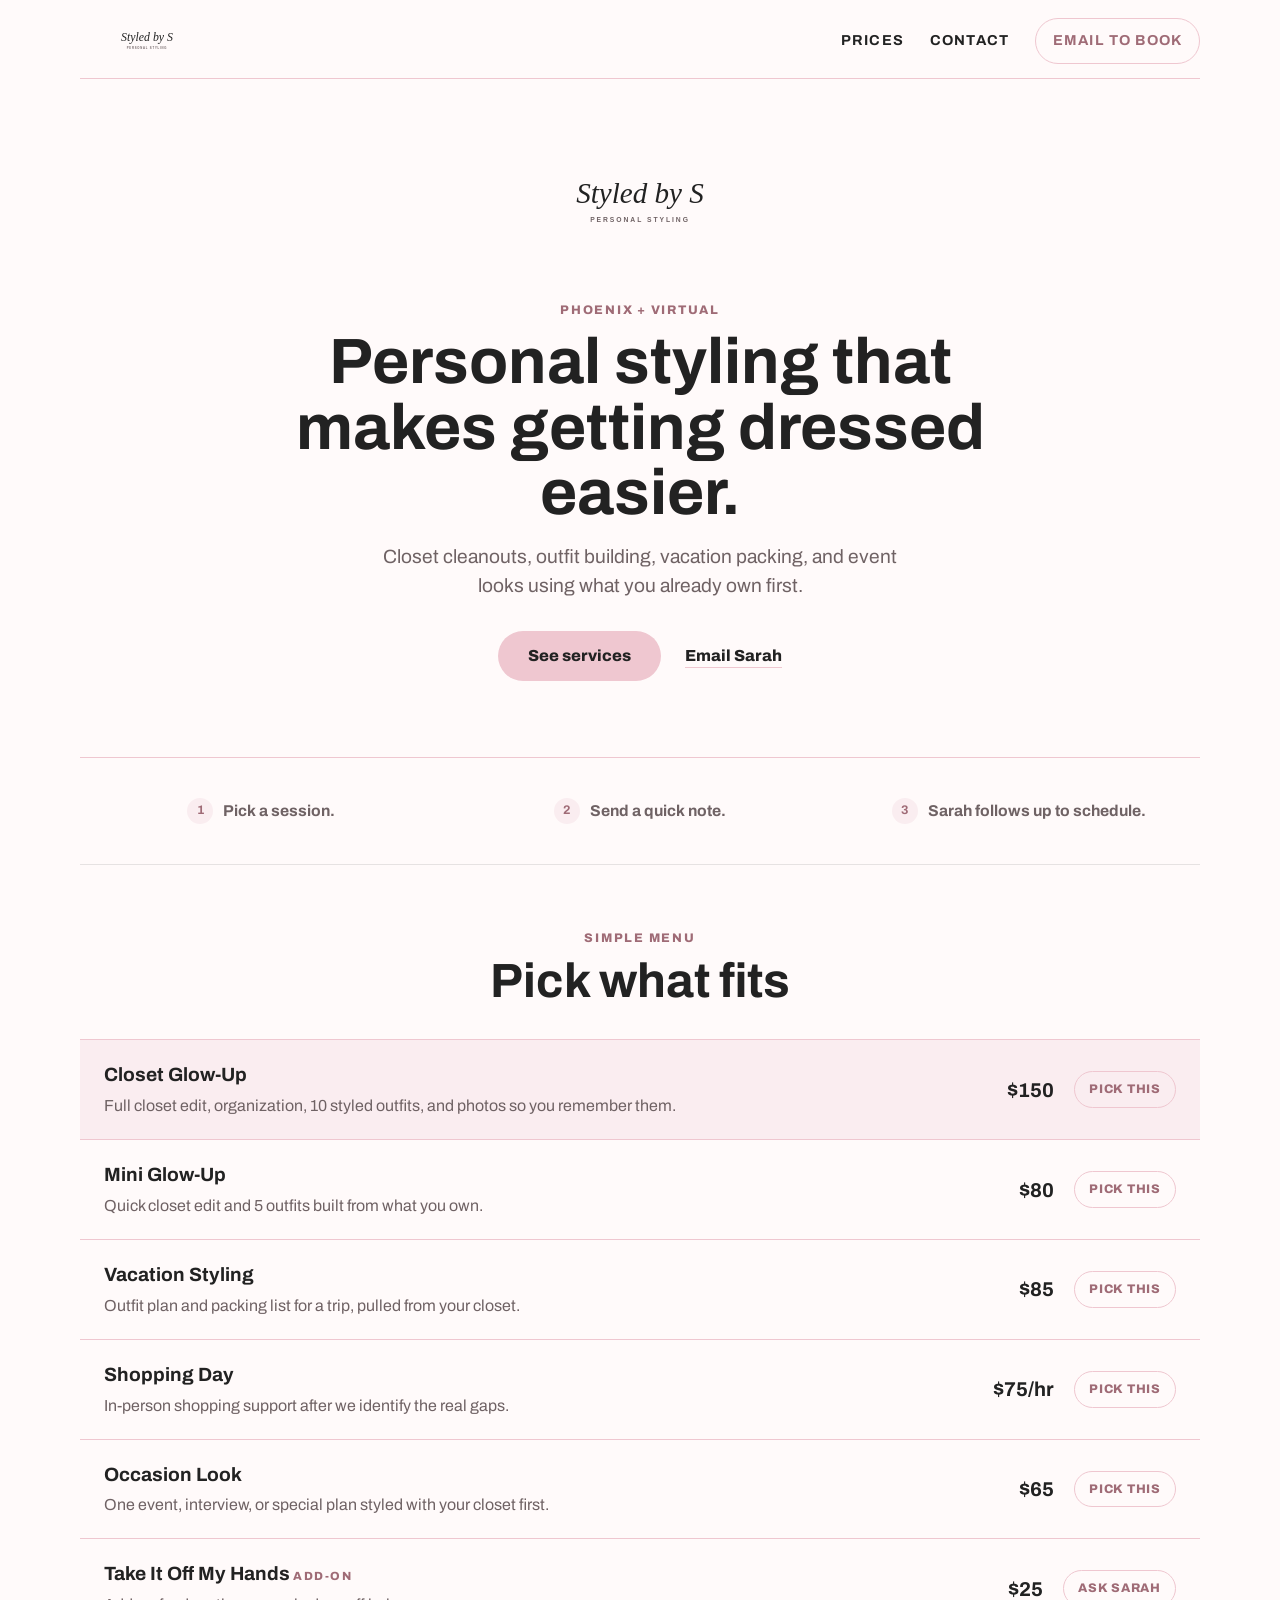
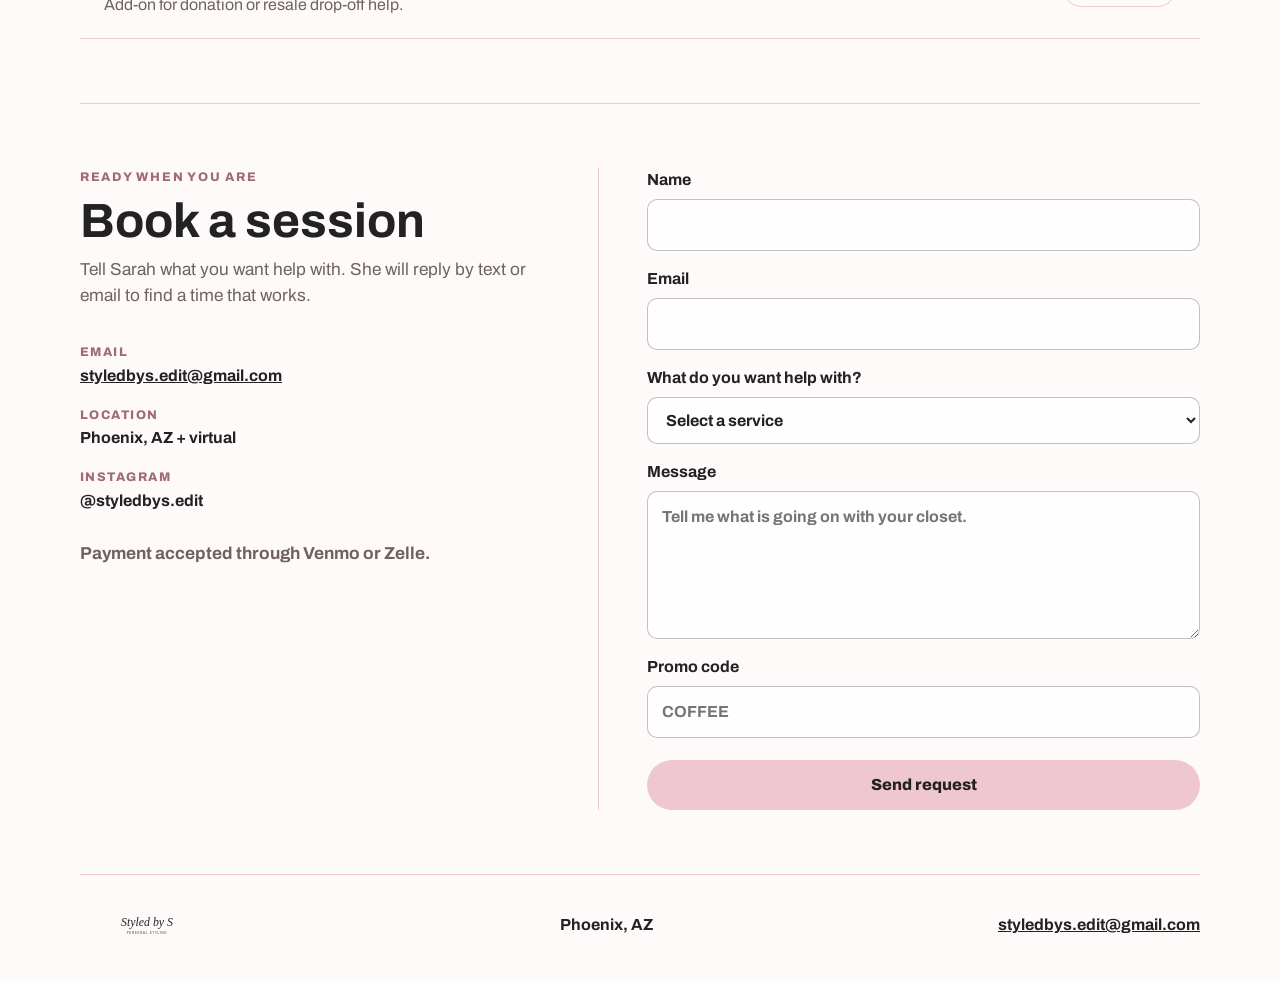
==== commit 0366f8f1: "Clarify payment methods" ====
--- a/index.html
+++ b/index.html
@@ -139,7 +139,7 @@
               <dd><span>@styledbys.edit</span></dd>
             </div>
           </dl>
-          <p class="tiny-note">Cash, Venmo, or Zelle accepted.</p>
+          <p class="tiny-note">Payment accepted through Venmo or Zelle.</p>
         </div>
 
         <form class="contact-form" action="https://formsubmit.co/styledbys.edit@gmail.com" method="POST">
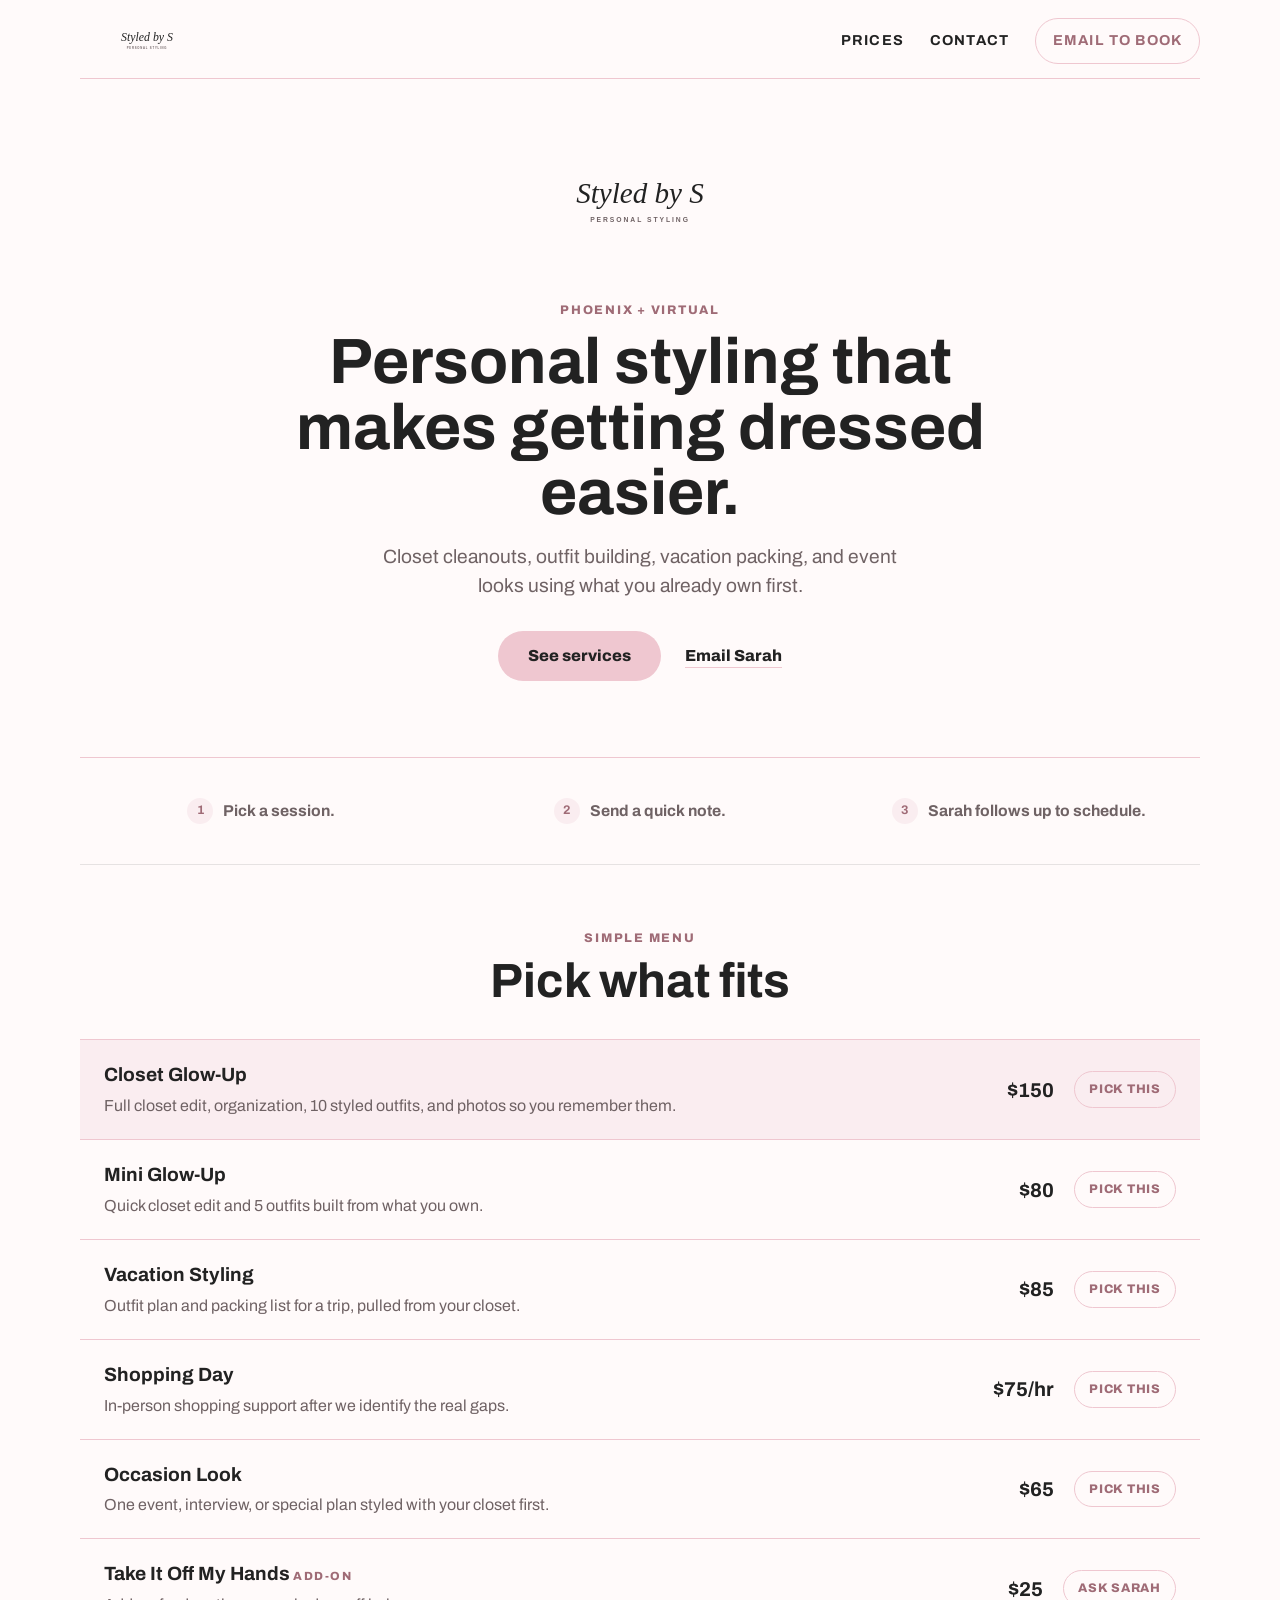
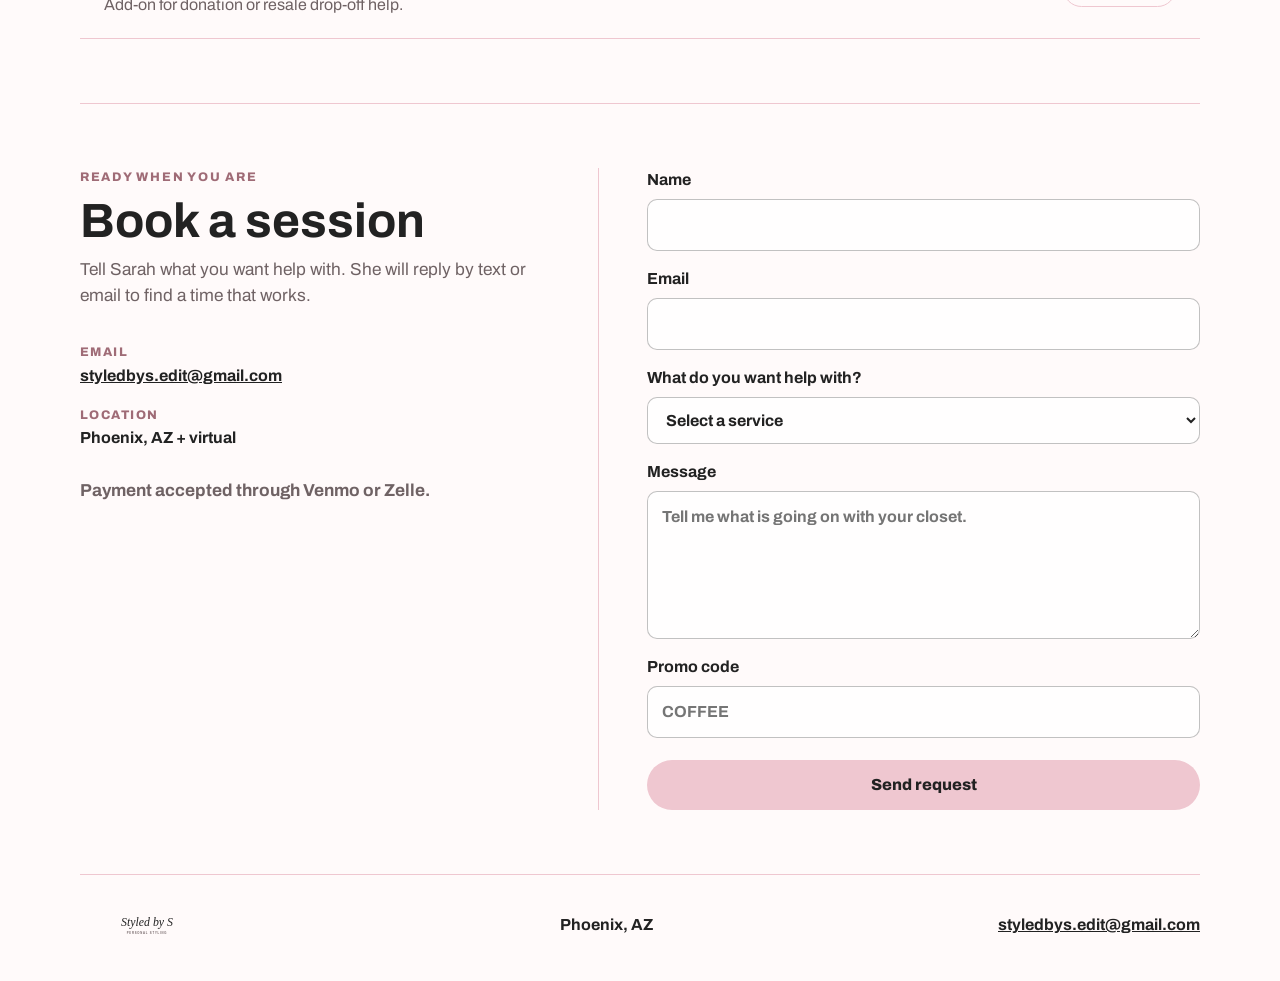
==== commit 05a69b8c: "Remove Instagram placeholder" ====
--- a/index.html
+++ b/index.html
@@ -134,10 +134,6 @@
               <dt>Location</dt>
               <dd>Phoenix, AZ + virtual</dd>
             </div>
-            <div>
-              <dt>Instagram</dt>
-              <dd><span>@styledbys.edit</span></dd>
-            </div>
           </dl>
           <p class="tiny-note">Payment accepted through Venmo or Zelle.</p>
         </div>
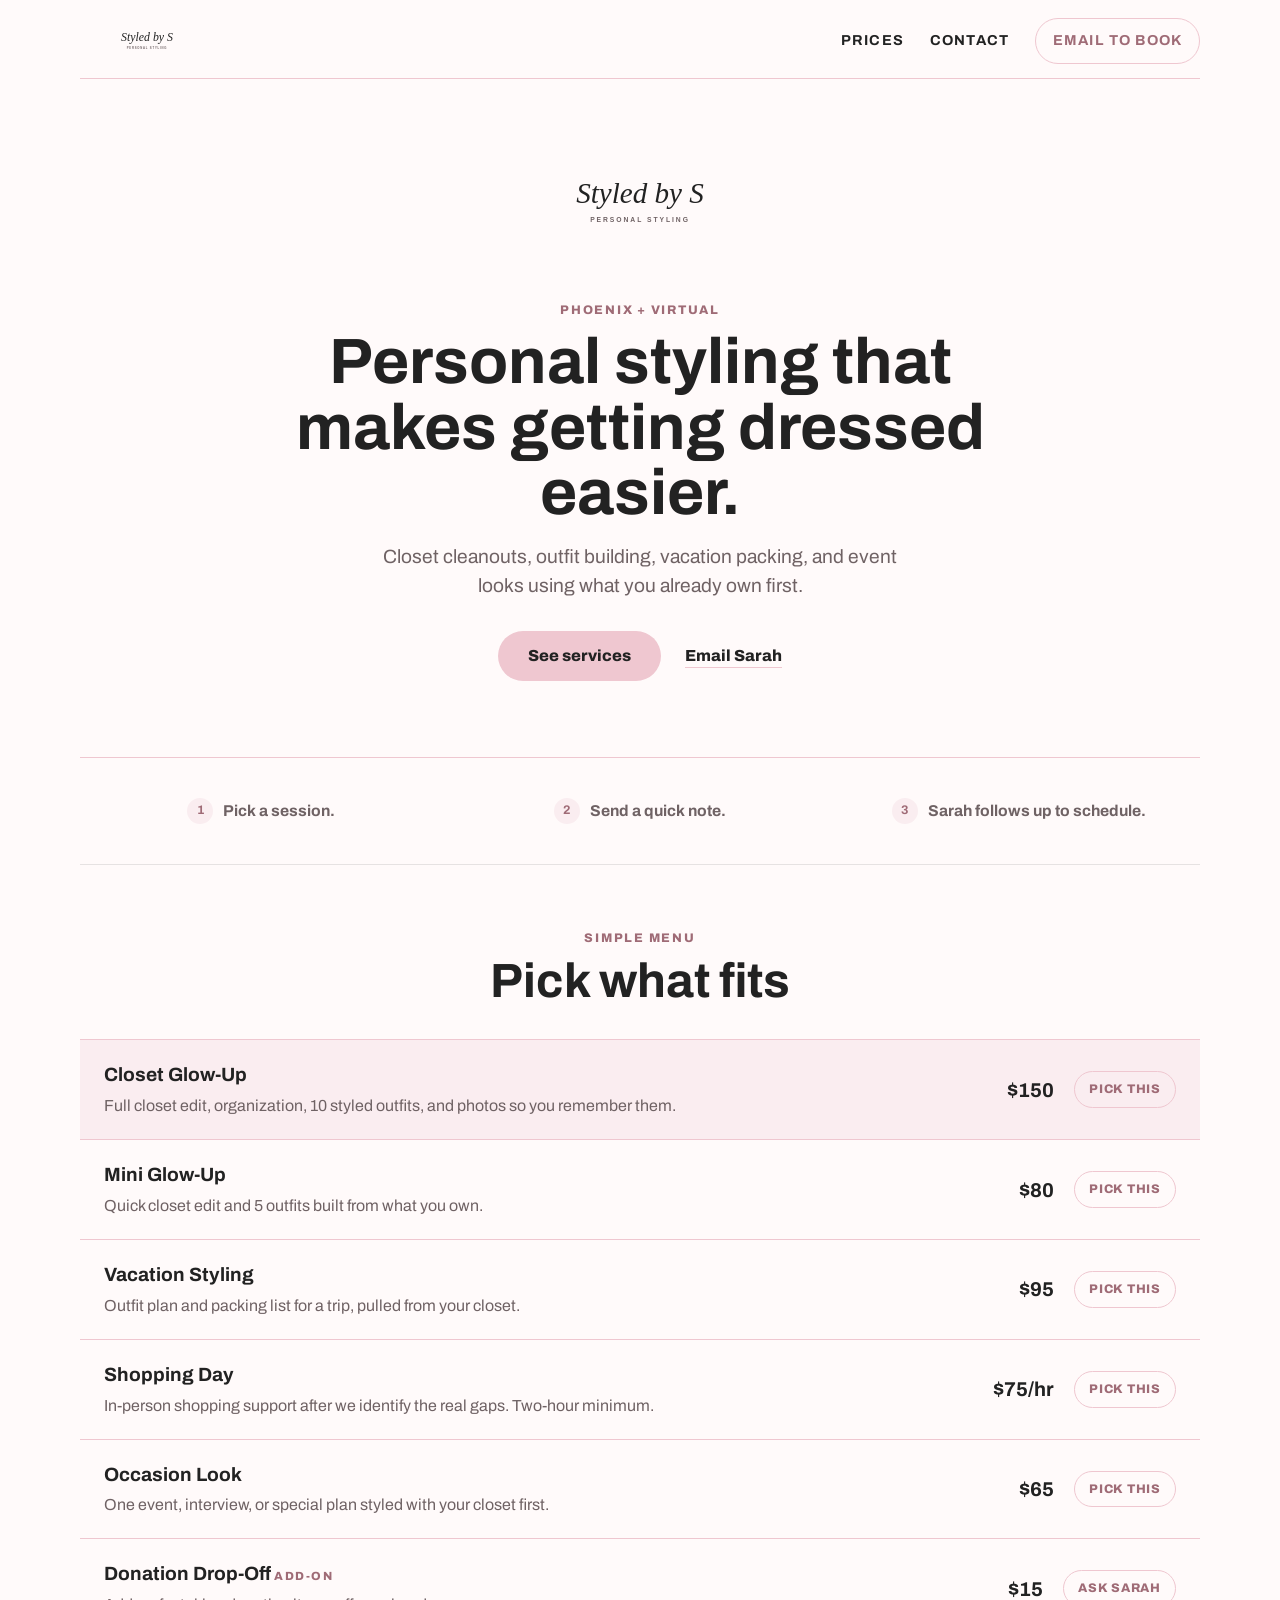
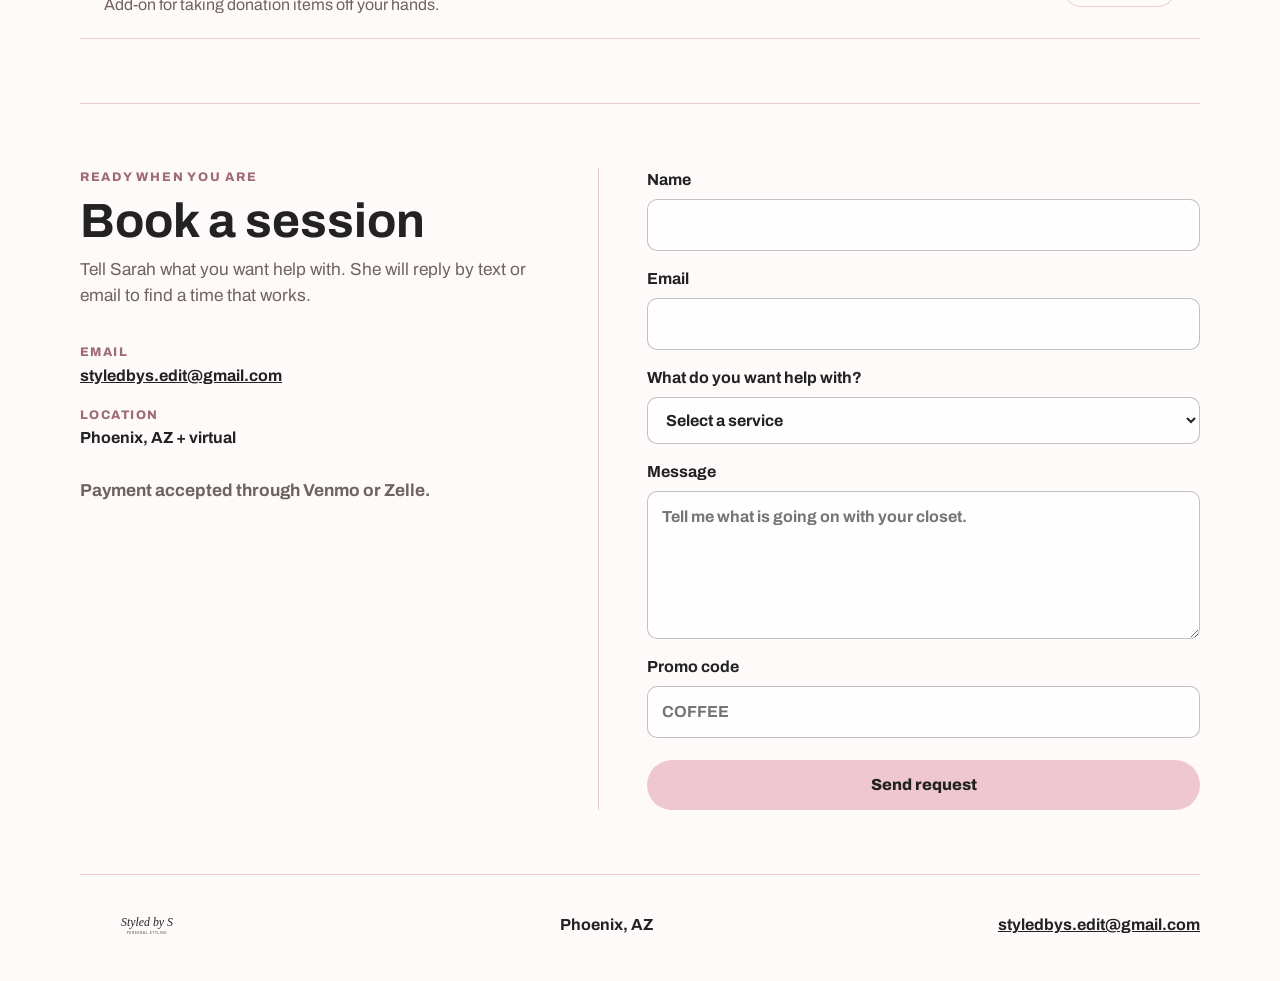
==== commit 8023b195: "Update service pricing and add-on copy" ====
--- a/index.html
+++ b/index.html
@@ -83,14 +83,14 @@
               <h3>Vacation Styling</h3>
               <p>Outfit plan and packing list for a trip, pulled from your closet.</p>
             </div>
-            <strong>$85</strong>
+            <strong>$95</strong>
             <a class="pick-link" href="#contact" data-service="Vacation Styling">Pick this</a>
           </article>
 
           <article class="price-row">
             <div>
               <h3>Shopping Day</h3>
-              <p>In-person shopping support after we identify the real gaps.</p>
+              <p>In-person shopping support after we identify the real gaps. Two-hour minimum.</p>
             </div>
             <strong>$75/hr</strong>
             <a class="pick-link" href="#contact" data-service="Shopping Day">Pick this</a>
@@ -107,10 +107,10 @@
 
           <article class="price-row add-on">
             <div>
-              <h3>Take It Off My Hands</h3>
-              <p>Add-on for donation or resale drop-off help.</p>
+              <h3>Donation Drop-Off</h3>
+              <p>Add-on for taking donation items off your hands.</p>
             </div>
-            <strong>$25</strong>
+            <strong>$15</strong>
             <a class="pick-link" href="#contact" data-service="Not sure yet">Ask Sarah</a>
           </article>
         </div>
